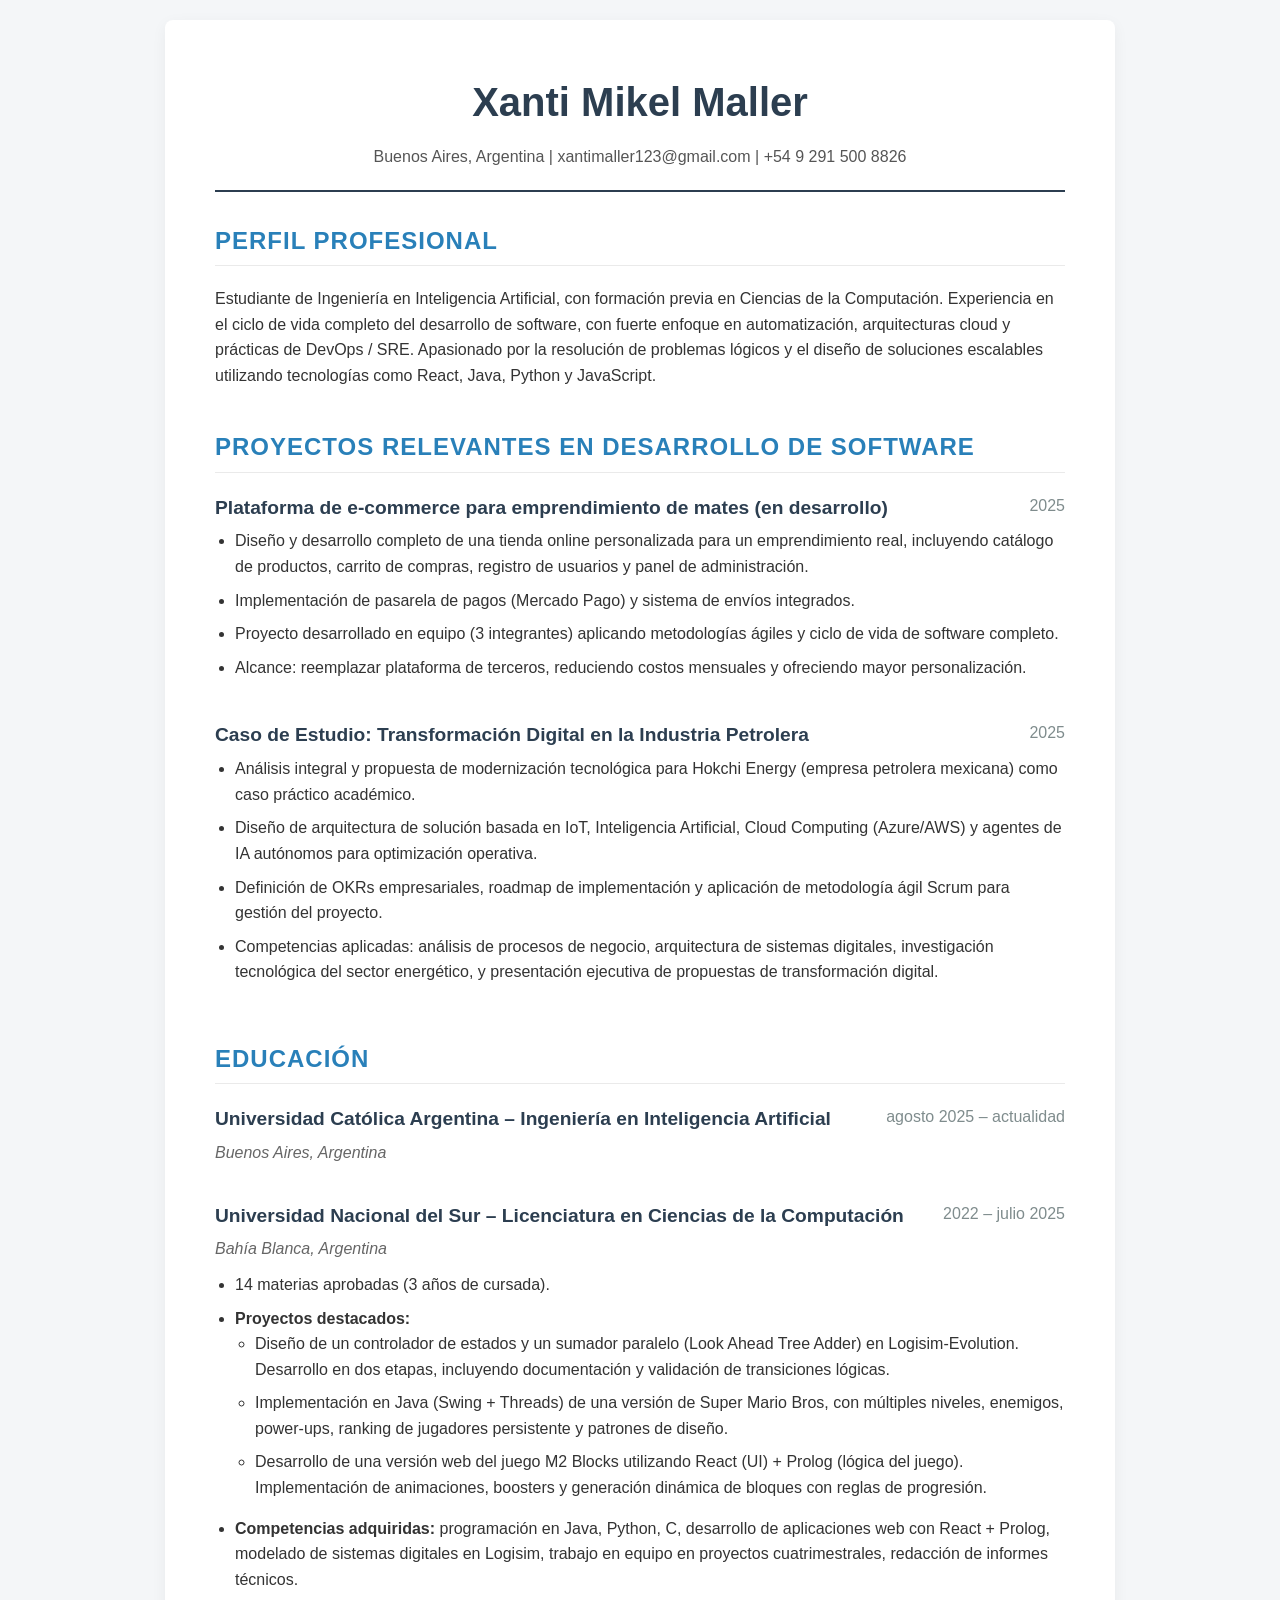
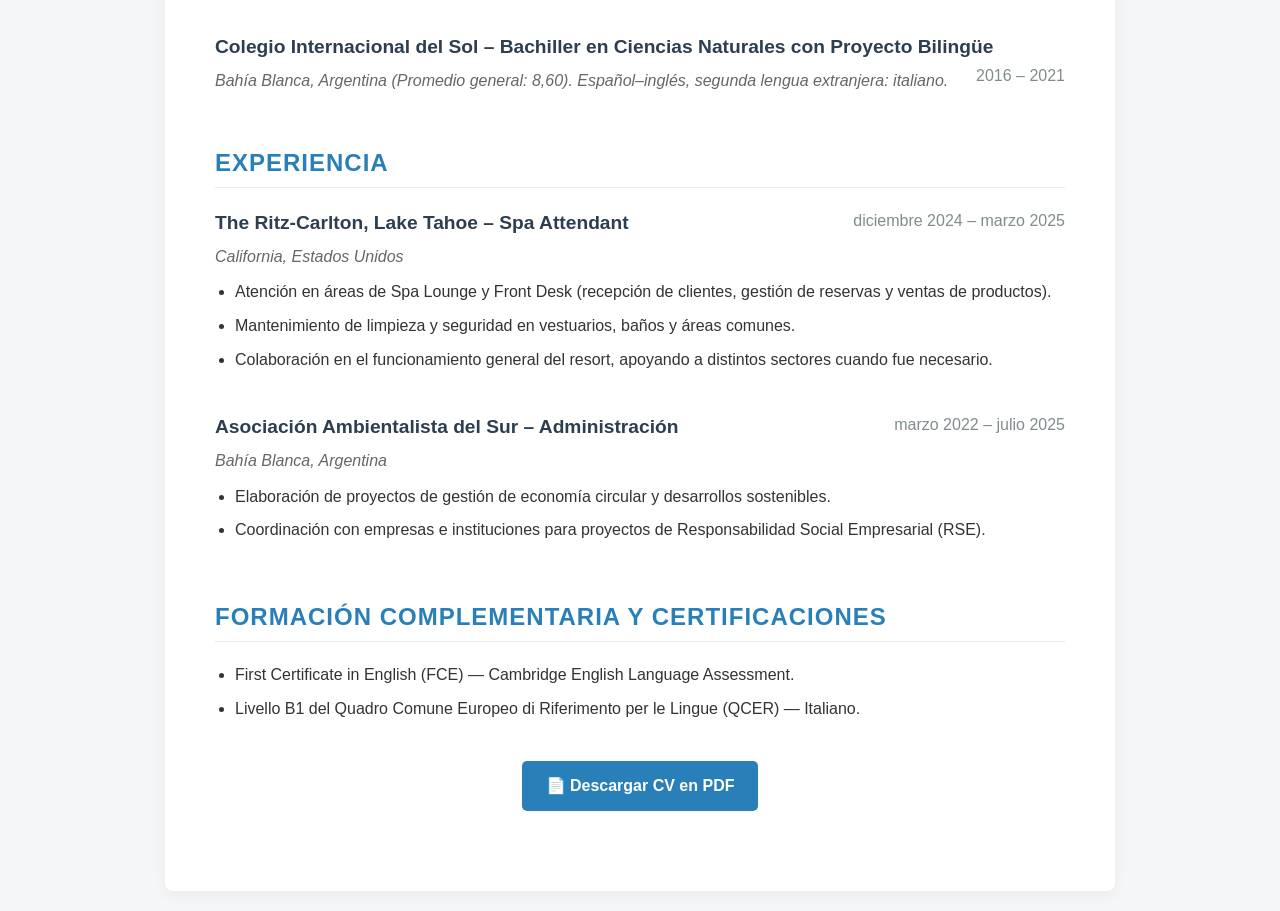
==== index.html @ 9f8bf278 "CV" ====
<!DOCTYPE html>
<html lang="es">
<head>
    <meta charset="UTF-8">
    <meta name="viewport" content="width=device-width, initial-scale=1.0">
    <title>Xanti Mikel Maller | Software & AI Engineering</title>
    <meta name="description" content="Portfolio y CV de Xanti Mikel Maller. Ingeniería en Inteligencia Artificial y Desarrollo de Software.">
    <link rel="stylesheet" href="style.css">
</head>
<body>

    <div class="container">
        <header>
            <h1>Xanti Mikel Maller</h1>
            <p class="contacto">Buenos Aires, Argentina | xantimaller123@gmail.com | +54 9 291 500 8826</p>
        </header>

        <section class="seccion">
            <h2>Perfil Profesional</h2>
            <p>
                Estudiante de Ingeniería en Inteligencia Artificial, con formación previa en Ciencias de la Computación. 
                Experiencia en el ciclo de vida completo del desarrollo de software, con fuerte enfoque en automatización, 
                arquitecturas cloud y prácticas de DevOps / SRE. Apasionado por la resolución de problemas lógicos y 
                el diseño de soluciones escalables utilizando tecnologías como React, Java, Python y JavaScript.
            </p>
        </section>

        <main>
            <section class="seccion">
                <h2>Proyectos Relevantes en Desarrollo de Software</h2>
                
                <div class="item">
                    <h3>Plataforma de e-commerce para emprendimiento de mates (en desarrollo) <span class="fecha">2025</span></h3>
                    <ul>
                        <li>Diseño y desarrollo completo de una tienda online personalizada para un emprendimiento real, incluyendo catálogo de productos, carrito de compras, registro de usuarios y panel de administración.</li>
                        <li>Implementación de pasarela de pagos (Mercado Pago) y sistema de envíos integrados.</li>
                        <li>Proyecto desarrollado en equipo (3 integrantes) aplicando metodologías ágiles y ciclo de vida de software completo.</li>
                        <li>Alcance: reemplazar plataforma de terceros, reduciendo costos mensuales y ofreciendo mayor personalización.</li>
                    </ul>
                </div>

                <div class="item">
                    <h3>Caso de Estudio: Transformación Digital en la Industria Petrolera <span class="fecha">2025</span></h3>
                    <ul>
                        <li>Análisis integral y propuesta de modernización tecnológica para Hokchi Energy (empresa petrolera mexicana) como caso práctico académico.</li>
                        <li>Diseño de arquitectura de solución basada en IoT, Inteligencia Artificial, Cloud Computing (Azure/AWS) y agentes de IA autónomos para optimización operativa.</li>
                        <li>Definición de OKRs empresariales, roadmap de implementación y aplicación de metodología ágil Scrum para gestión del proyecto.</li>
                        <li>Competencias aplicadas: análisis de procesos de negocio, arquitectura de sistemas digitales, investigación tecnológica del sector energético, y presentación ejecutiva de propuestas de transformación digital.</li>
                    </ul>
                </div>
            </section>

            <section class="seccion">
                <h2>Educación</h2>
                
                <div class="item">
                    <h3>Universidad Católica Argentina – Ingeniería en Inteligencia Artificial <span class="fecha">agosto 2025 – actualidad</span></h3>
                    <p>Buenos Aires, Argentina</p>
                </div>

                <div class="item">
                    <h3>Universidad Nacional del Sur – Licenciatura en Ciencias de la Computación <span class="fecha">2022 – julio 2025</span></h3>
                    <p>Bahía Blanca, Argentina</p>
                    <ul>
                        <li>14 materias aprobadas (3 años de cursada).</li>
                        <li><strong>Proyectos destacados:</strong>
                            <ul>
                                <li>Diseño de un controlador de estados y un sumador paralelo (Look Ahead Tree Adder) en Logisim-Evolution. Desarrollo en dos etapas, incluyendo documentación y validación de transiciones lógicas.</li>
                                <li>Implementación en Java (Swing + Threads) de una versión de Super Mario Bros, con múltiples niveles, enemigos, power-ups, ranking de jugadores persistente y patrones de diseño.</li>
                                <li>Desarrollo de una versión web del juego M2 Blocks utilizando React (UI) + Prolog (lógica del juego). Implementación de animaciones, boosters y generación dinámica de bloques con reglas de progresión.</li>
                            </ul>
                        </li>
                        <li><strong>Competencias adquiridas:</strong> programación en Java, Python, C, desarrollo de aplicaciones web con React + Prolog, modelado de sistemas digitales en Logisim, trabajo en equipo en proyectos cuatrimestrales, redacción de informes técnicos.</li>
                    </ul>
                </div>

                <div class="item">
                    <h3>Colegio Internacional del Sol – Bachiller en Ciencias Naturales con Proyecto Bilingüe <span class="fecha">2016 – 2021</span></h3>
                    <p>Bahía Blanca, Argentina (Promedio general: 8,60). Español–inglés, segunda lengua extranjera: italiano.</p>
                </div>
            </section>

            <section class="seccion">
                <h2>Experiencia</h2>
                
                <div class="item">
                    <h3>The Ritz-Carlton, Lake Tahoe – Spa Attendant <span class="fecha">diciembre 2024 – marzo 2025</span></h3>
                    <p>California, Estados Unidos</p>
                    <ul>
                        <li>Atención en áreas de Spa Lounge y Front Desk (recepción de clientes, gestión de reservas y ventas de productos).</li>
                        <li>Mantenimiento de limpieza y seguridad en vestuarios, baños y áreas comunes.</li>
                        <li>Colaboración en el funcionamiento general del resort, apoyando a distintos sectores cuando fue necesario.</li>
                    </ul>
                </div>

                <div class="item">
                    <h3>Asociación Ambientalista del Sur – Administración <span class="fecha">marzo 2022 – julio 2025</span></h3>
                    <p>Bahía Blanca, Argentina</p>
                    <ul>
                        <li>Elaboración de proyectos de gestión de economía circular y desarrollos sostenibles.</li>
                        <li>Coordinación con empresas e instituciones para proyectos de Responsabilidad Social Empresarial (RSE).</li>
                    </ul>
                </div>
            </section>

            <section class="seccion">
                <h2>Formación Complementaria y Certificaciones</h2>
                <ul>
                    <li>First Certificate in English (FCE) — Cambridge English Language Assessment.</li>
                    <li>Livello B1 del Quadro Comune Europeo di Riferimento per le Lingue (QCER) — Italiano.</li>
                </ul>
            </section>

            <div style="text-align: center; margin-bottom: 30px;">
                <a href="cv.pdf" download="Xanti_Maller_CV.pdf" class="btn-descarga">📄 Descargar CV en PDF</a>
            </div>
        </main>
    </div>

</body>
</html>
---- style.css ----
/* Configuraciones generales */
body {
    font-family: 'Segoe UI', Roboto, Helvetica, Arial, sans-serif;
    line-height: 1.6;
    color: #333;
    background-color: #f4f6f8; /* Un fondo gris muy sutil */
    margin: 0;
    padding: 20px;
}

/* El contenedor que simula la "hoja" del CV */
.container {
    max-width: 850px;
    margin: 0 auto;
    background-color: #ffffff;
    padding: 50px;
    border-radius: 8px;
    box-shadow: 0 4px 15px rgba(0, 0, 0, 0.05); /* Sombra elegante */
}

/* Estilos del encabezado (Tu nombre y datos) */
header {
    text-align: center;
    border-bottom: 2px solid #2c3e50;
    padding-bottom: 20px;
    margin-bottom: 30px;
}

h1 {
    font-size: 2.5rem;
    color: #2c3e50; /* Azul oscuro profesional */
    margin: 0 0 10px 0;
}

.contacto {
    font-size: 1rem;
    color: #555;
    margin: 0;
}

/* Estilos de las secciones y títulos */
.seccion {
    margin-bottom: 40px;
}

h2 {
    font-size: 1.5rem;
    color: #2980b9; /* Azul más claro para resaltar secciones */
    border-bottom: 1px solid #eaeaea;
    padding-bottom: 5px;
    margin-bottom: 20px;
    text-transform: uppercase;
    letter-spacing: 1px;
}

h3 {
    font-size: 1.2rem;
    color: #2c3e50;
    margin: 0 0 5px 0;
}

/* Estilos para las fechas alineadas a la derecha */
.fecha {
    font-weight: normal;
    color: #7f8c8d;
    font-size: 1rem;
    float: right;
}

.item {
    margin-bottom: 25px;
}

.item p {
    margin: 0 0 10px 0;
    font-style: italic;
    color: #666;
}

/* Estilos de las listas (bullet points) */
ul {
    margin: 0 0 15px 0;
    padding-left: 20px;
}

li {
    margin-bottom: 8px;
}

/* Limpiar el float de las fechas para que no rompa el diseño */
.item::after {
    content: "";
    display: table;
    clear: both;
}

/* Estilo del botón de descarga */
.btn-descarga {
    display: inline-block;
    background-color: #2980b9;
    color: white;
    padding: 12px 24px;
    text-decoration: none;
    border-radius: 5px;
    font-weight: bold;
    transition: background-color 0.3s;
}

.btn-descarga:hover {
    background-color: #2c3e50;
}
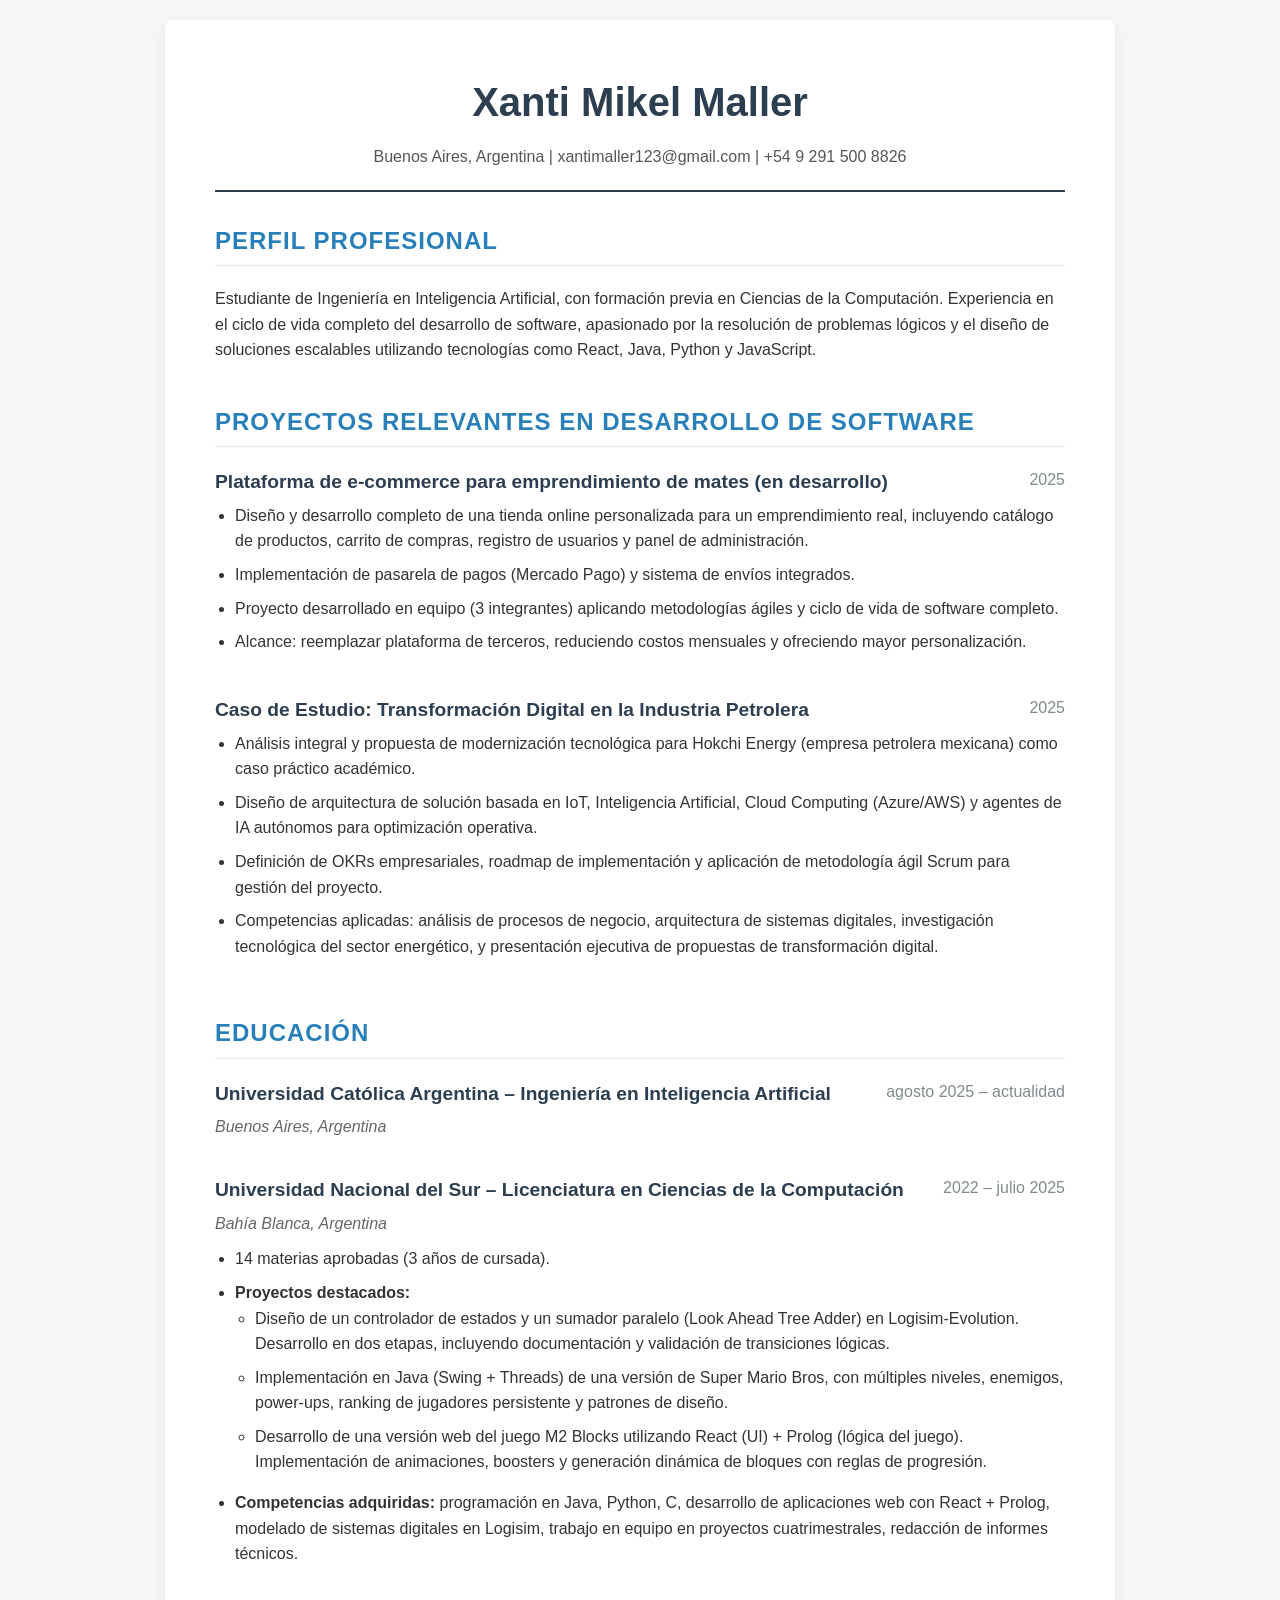
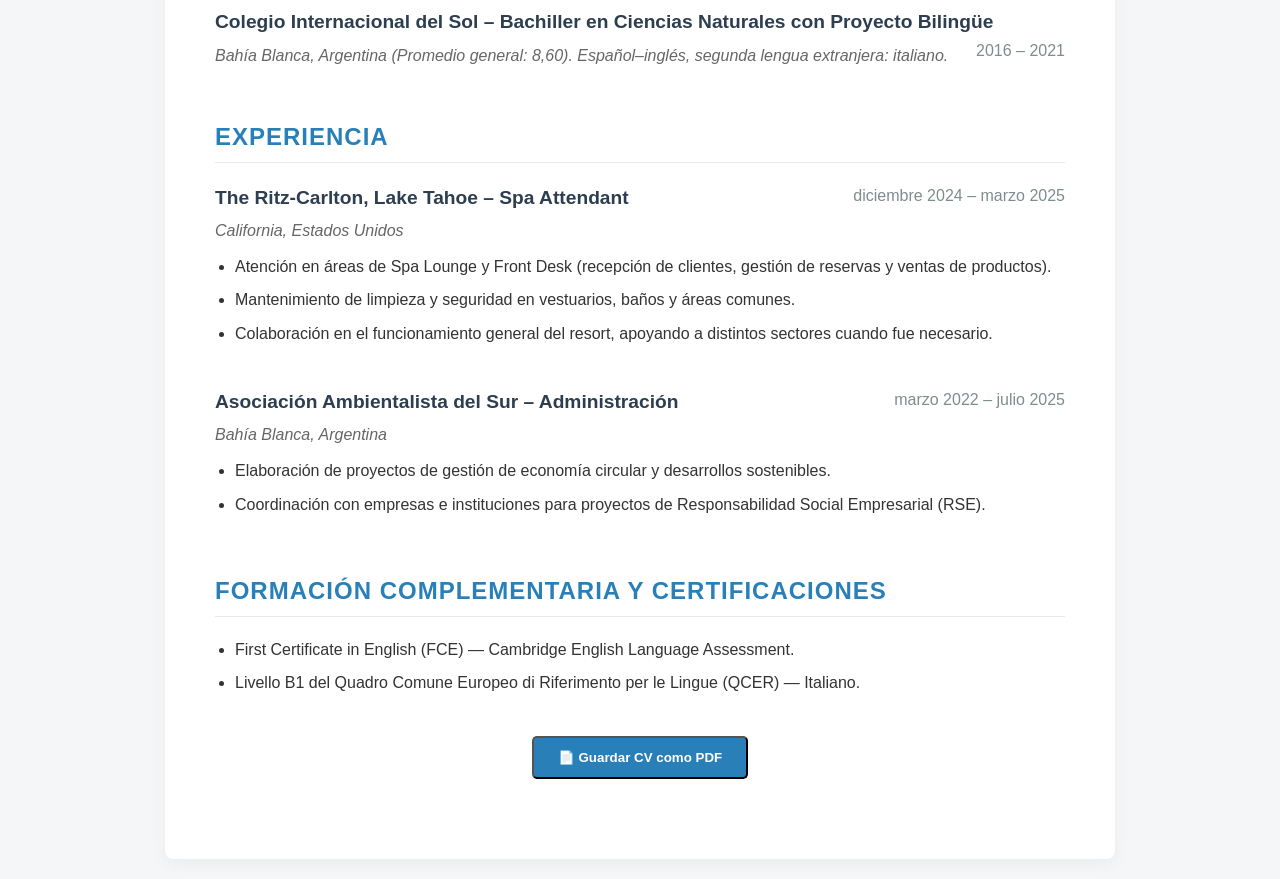
==== commit 02c620b4: "Descarga a pdf" ====
--- a/index.html
+++ b/index.html
@@ -19,8 +19,7 @@
             <h2>Perfil Profesional</h2>
             <p>
                 Estudiante de Ingeniería en Inteligencia Artificial, con formación previa en Ciencias de la Computación. 
-                Experiencia en el ciclo de vida completo del desarrollo de software, con fuerte enfoque en automatización, 
-                arquitecturas cloud y prácticas de DevOps / SRE. Apasionado por la resolución de problemas lógicos y 
+                Experiencia en el ciclo de vida completo del desarrollo de software, apasionado por la resolución de problemas lógicos y 
                 el diseño de soluciones escalables utilizando tecnologías como React, Java, Python y JavaScript.
             </p>
         </section>
@@ -111,8 +110,8 @@
                 </ul>
             </section>
 
-            <div style="text-align: center; margin-bottom: 30px;">
-                <a href="cv.pdf" download="Xanti_Maller_CV.pdf" class="btn-descarga">📄 Descargar CV en PDF</a>
+            <div style="text-align: center; margin-bottom: 30px;" class="ocultar-en-impresion">
+                <button onclick="window.print()" class="btn-descarga">📄 Guardar CV como PDF</button>
             </div>
         </main>
     </div>
--- a/style.css
+++ b/style.css
@@ -108,4 +108,41 @@
 
 .btn-descarga:hover {
     background-color: #2c3e50;
+}
+
+/* --- REGLAS PARA CUANDO SE GENERA EL PDF --- */
+/* --- REGLAS PARA CUANDO SE GENERA EL PDF --- */
+@media print {
+    /* Esto configura la hoja en tamaño A4 y le dice al navegador que saque sus márgenes por defecto */
+    @page {
+        size: A4;
+        margin: 1.5cm; /* Margen elegante para el CV */
+    }
+
+    .ocultar-en-impresion {
+        display: none !important;
+    }
+    
+    body {
+        background-color: #ffffff;
+        margin: 0;
+        padding: 0;
+    }
+    
+    .container {
+        box-shadow: none;
+        padding: 0;
+        max-width: 100%;
+    }
+    
+    /* Dejamos que las secciones se corten entre páginas... */
+    .seccion {
+        page-break-inside: auto; 
+    }
+    
+    /* ...pero evitamos que un trabajo o proyecto específico quede cortado a la mitad */
+    .item {
+        page-break-inside: avoid; 
+        break-inside: avoid;
+    }
 }
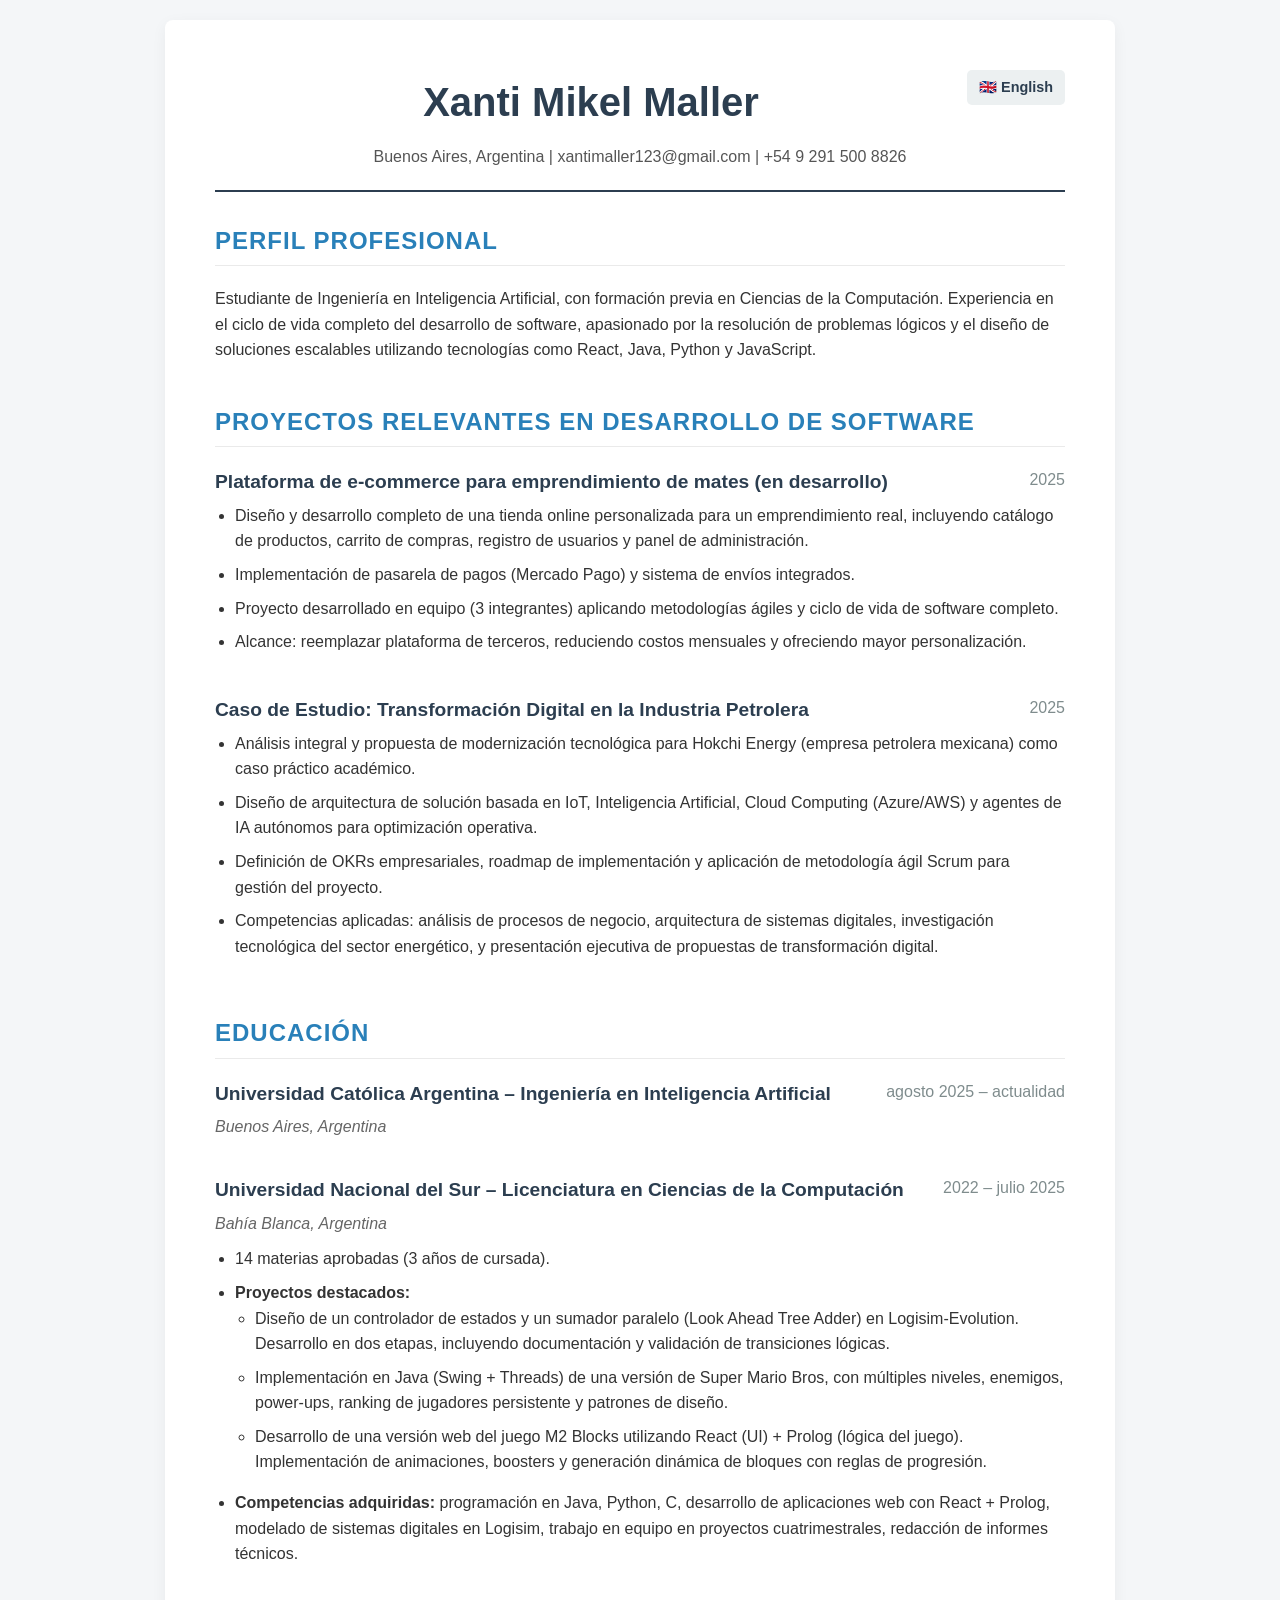
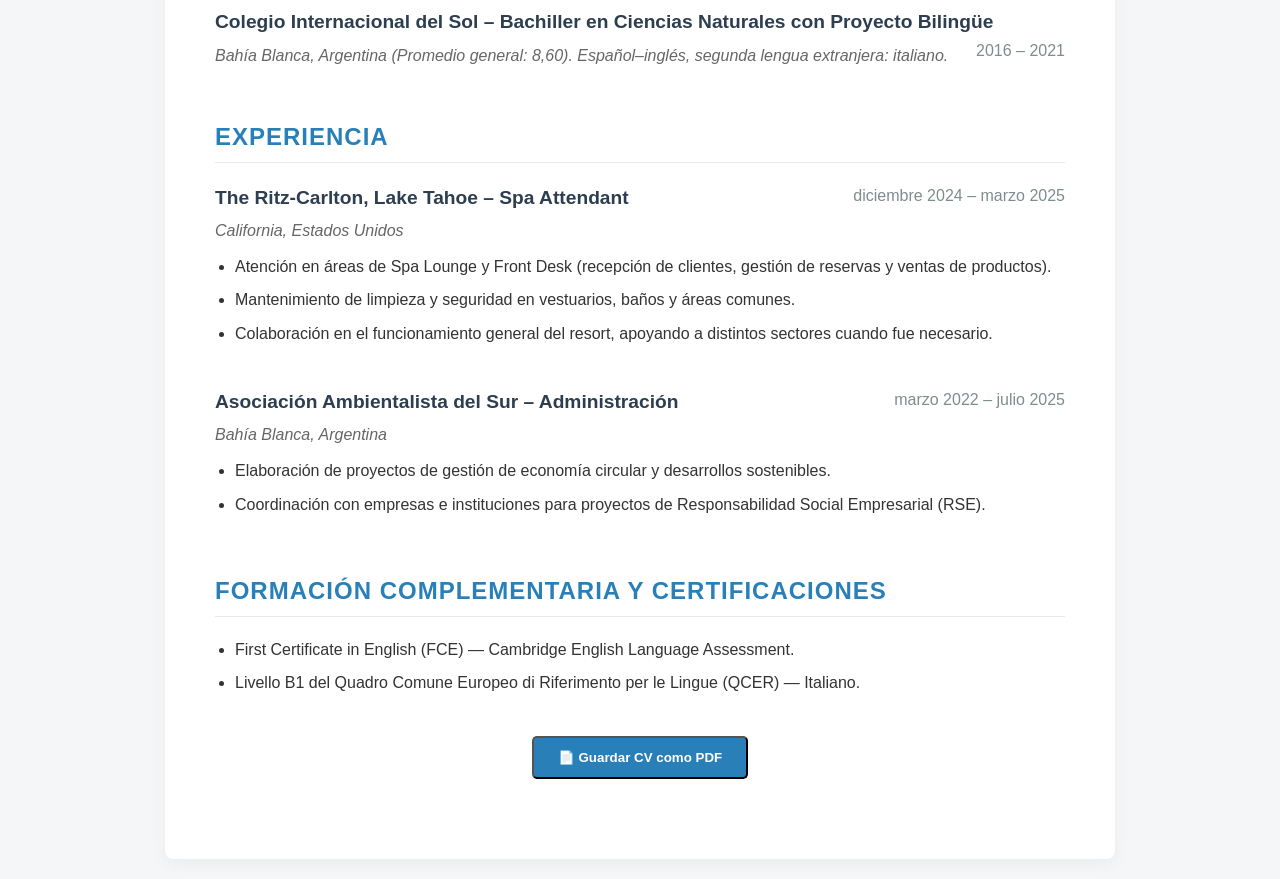
==== commit 6f1f53ad: "Translation button" ====
--- a/index.html
+++ b/index.html
@@ -4,6 +4,7 @@
     <meta charset="UTF-8">
     <meta name="viewport" content="width=device-width, initial-scale=1.0">
     <title>Xanti Mikel Maller | Software & AI Engineering</title>
+    <meta name="google-site-verification" content="Ho7knt756CS0c4azwocH3aI10gxgjuQar_3dnFWPRdE" />
     <meta name="description" content="Portfolio y CV de Xanti Mikel Maller. Ingeniería en Inteligencia Artificial y Desarrollo de Software.">
     <link rel="stylesheet" href="style.css">
 </head>
@@ -11,6 +12,9 @@
 
     <div class="container">
         <header>
+            <div class="ocultar-en-impresion">
+                <a href="en.html" class="btn-idioma">🇬🇧 English</a>
+            </div>
             <h1>Xanti Mikel Maller</h1>
             <p class="contacto">Buenos Aires, Argentina | xantimaller123@gmail.com | +54 9 291 500 8826</p>
         </header>
--- a/style.css
+++ b/style.css
@@ -110,6 +110,31 @@
     background-color: #2c3e50;
 }
 
+/* Estilo del botón de idioma */
+.btn-idioma {
+    display: inline-block;
+    background-color: #ecf0f1;
+    color: #2c3e50;
+    padding: 6px 12px;
+    text-decoration: none;
+    border-radius: 5px;
+    font-weight: bold;
+    font-size: 0.9rem;
+    float: right;
+    transition: background-color 0.3s;
+}
+
+.btn-idioma:hover {
+    background-color: #bdc3c7;
+}
+
+/* Limpiador para el botón flotante */
+header::after {
+    content: "";
+    display: table;
+    clear: both;
+}
+
 /* --- REGLAS PARA CUANDO SE GENERA EL PDF --- */
 /* --- REGLAS PARA CUANDO SE GENERA EL PDF --- */
 @media print {
